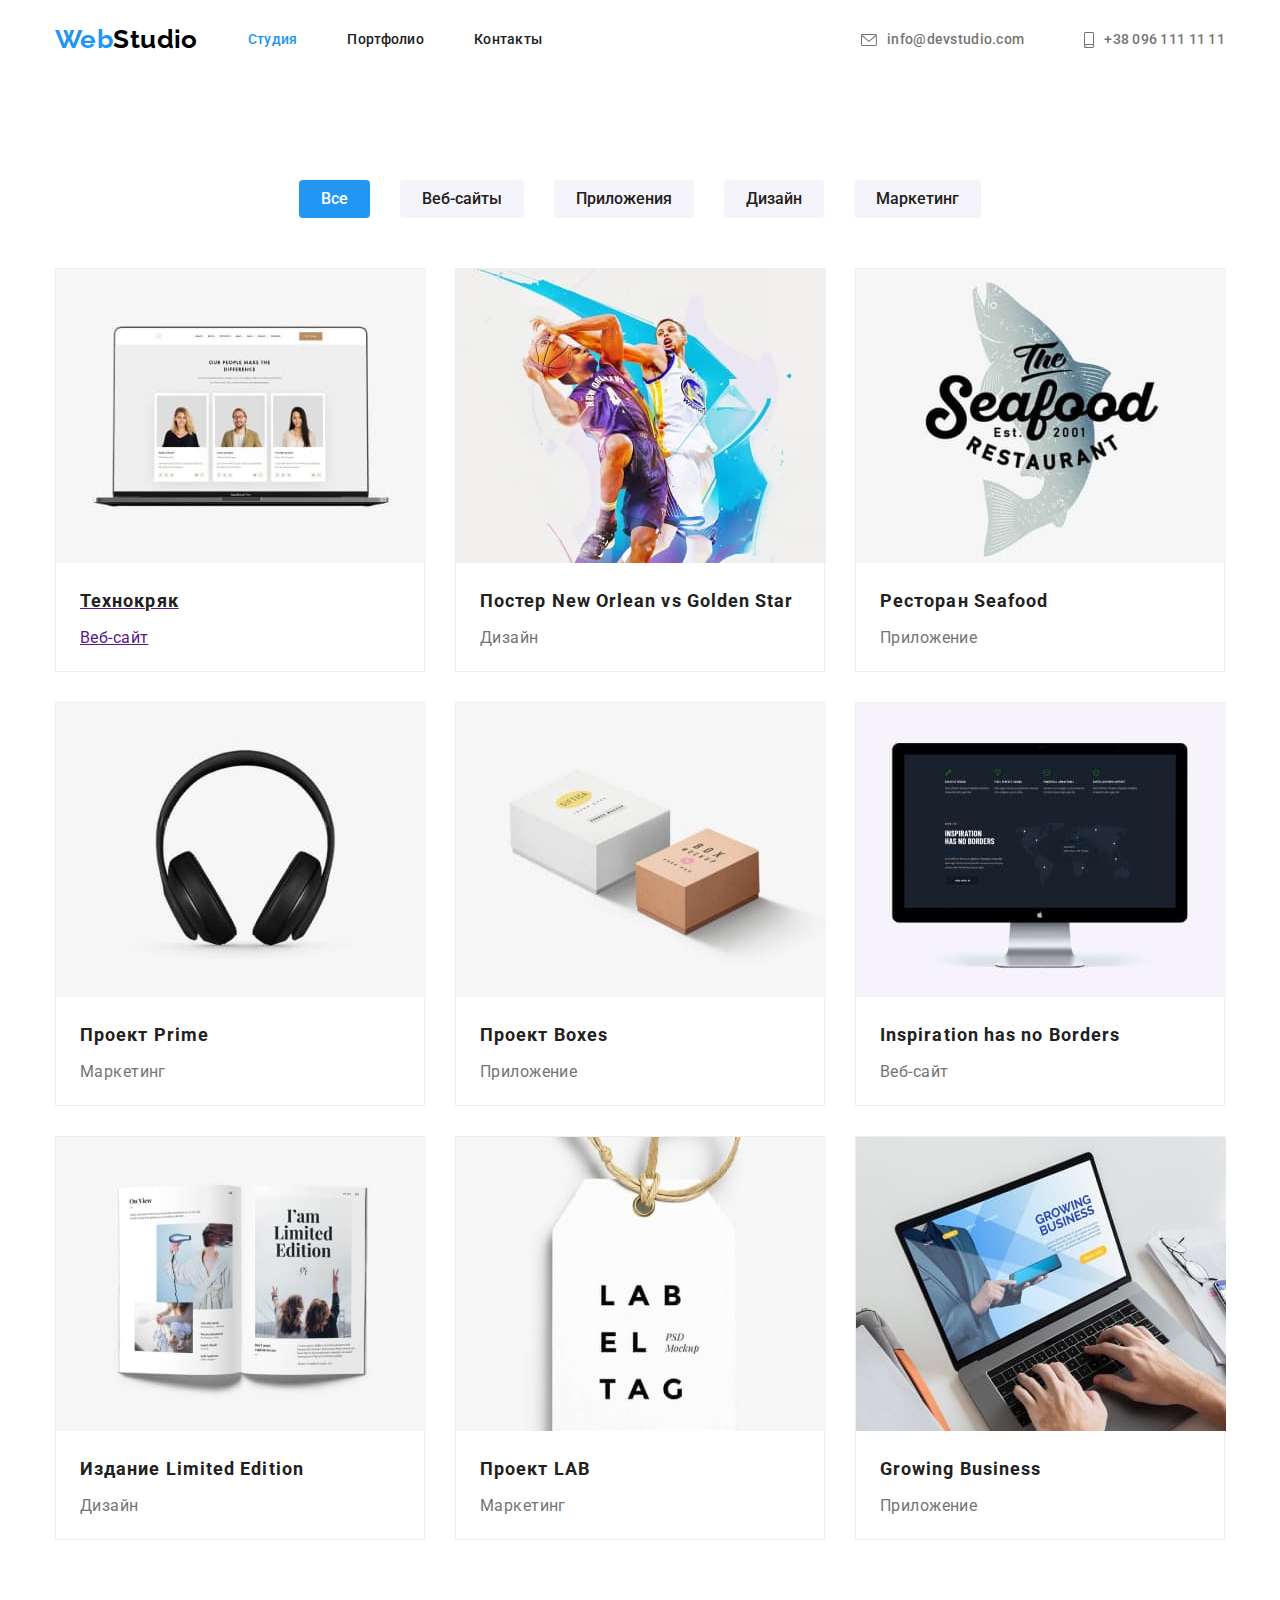
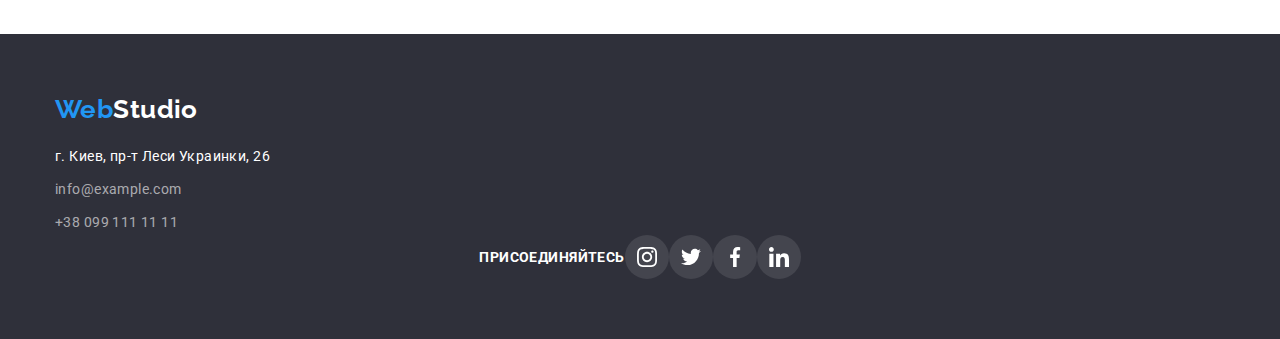
==== portfolio.html @ 4fb2060e "mod-4" ====
<!DOCTYPE html>
<html lang="ru">
   <head>
      <meta charset="UTF-8">
      <meta http-equiv="X-UA-Compatible" content="IE=edge">
      <meta name="viewport" content="width=device-width, initial-scale=1.0">
      <title lang="en">Portfolio</title>
      <link href="https://fonts.googleapis.com/css2?family=Raleway:wght@700&family=Roboto:wght@400;500;700;900&display=swap"
       rel="stylesheet">
       <link rel="stylesheet" href="https://cdnjs.cloudflare.com/ajax/libs/modern-normalize/1.1.0/modern-normalize.min.css">
      <link rel="stylesheet" href="./css/styles.css">
  </head>


<body>
 <header class="header">
      <div class="container header-header ">
         <nav class="header-nav">
            <a href="./index.html" class="header-logo text">Web<span class="header-logo-first text">Studio</span> </a>
            <ul class="header-list list">
               <li class="header-item"><a href="./index.html" class="header-link activ text ">Студия</a></li>
               <li class="header-item"><a href="./portfolio.html" class="header-link text">Портфолио</a></li>
               <li class="header-item"><a href="" class="header-link text ">Контакты</a></li>
            </ul>
         </nav>
   
         <ul class="header-contacts text list ">
            <li class="header-contacts-item"><a href="mailto:info@devstudio.com"
                  class="header-contacts-link text">
                  <svg class="header-mail"  width="16" height="12"> 
                     <use href="./images/icons.svg/symbol-defs (2).svg#icon-envelope-1"></use></svg>
                  info@devstudio.com</a> </li>
            <li class="header-contacts-item"><a href="tel:+380961111111" class="header-contacts-link text">
               <svg class="header-phone" width="10" height="16">
                  <use href="./images/icons.svg/symbol-defs (2).svg#icon-smartphone-1"></use>
                </svg>  
               +38 096 111 11 11</a></li>
         </ul>
      </div>
   </header>

<main>

<section >
   <div class="container">
      
     <ul class="filters list">
        <li class="filters-button">
           <button type="button" class="btn current">Все</button> 
        </li>

        <li class="filters-button">
            <button type="button" class="btn">Веб-сайты</button>
        </li>

        <li class="filters-button">
            <button type="button" class="btn">Приложения</button>
        </li>

        <li class="filters-button">
            <button type="button" class="btn">Дизайн</button>
        </li>

        <li class="filters-button">
            <button type="button" class="btn">Маркетинг</button>
        </li>
     </ul>
   </div>

   
<div class="container">
     <ul class="project list ">
         <li class="project-li">
            <a href=""><img src="./img/img1.jpg" alt="три фотографии">
            <div class="title-item">
            <h3 class="project-title">Технокряк</h3>
            <p class="project-item">Веб-сайт</p></a>
         </div>
         </li>

         <li class="project-li">
            <a href=""></a><img src="./img/img2.jpg" alt="баскетболисты">
            <div class="title-item">
            <h3 class="project-title ">Постер New Orlean vs Golden Star</h3>
            <p class="project-item ">Дизайн</p></a>
         </div>
         </li>

         <li class="project-li">
            <a href=""></a><img src="./img/img3.jpg" alt="Seafood">
            <div class="title-item">
            <h3 class="project-title">Ресторан Seafood</h3>
            <p class="project-item">Приложение</p></a>
         </div>
         </li>

         <li class="project-li">
            <a href=""></a><img src="./img/img4.jpg" alt="наушники">
            <div class="title-item">
            <h3 class="project-title">Проект Prime</h3>
            <p class="project-item">Маркетинг</p></a>
         </div>
         </li>

         <li class="project-li">
            <a href=""></a><img src="./img/img5.jpg" alt="две коробки">
            <div class="title-item">
            <h3 class="project-title">Проект Boxes</h3>
            <p class="project-item">Приложение</p></a>
         </div>
         </li>

         <li class="project-li">
            <a href=""></a><img src="./img/img6.jpg" alt="темный экран">
            <div class="title-item">
            <h3 class="project-title">Inspiration has no Borders</h3>
            <p class="project-item">Веб-сайт</p></a>
         </div>
         </li>

         <li class="project-li">
            <a href=""></a><img src="./img/img7.jpg" alt="книга">
            <div class="title-item">
            <h3 class="project-title">Издание Limited Edition</h3>
            <p class="project-item">Дизайн</p></a>
         </div>
         </li>

         <li class="project-li">
            <a href=""></a><img src="./img/img8.jpg" alt="lab el tag">
            <div class="title-item">
            <h3 class="project-title">Проект LAB</h3>
            <p class="project-item">Маркетинг</p></a>
         </div>
         </li>

         <li class="project-li">
            <a href=""></a><img src="./img/img9.jpg" alt="руки и ноутбук">
            <div class="title-item">
            <h3 class="project-title">Growing Business</h3>
            <p class="project-item">Приложение</p></a>
         </div>
         </li>
     </ul>
   </div>
   
 </section>
</main>


<footer class="footer">
   <div class="container">
      <a href="" class="footer-logo text">Web<span class="footer-logo-second">Studio</span></a>
      <ul class="footer-contacts list">
         <li class="footer-li">
            <a href="" class="footer-address text">г. Киев, пр-т Леси Украинки, 26</a>
         </li>

         <li class="footer-li">
            <a href="mailto:info@example.com" class="footer-link text">info@example.com</a>
         </li>

         <li class="footer-li">
            <a href="tel:+380991111111" class="footer-link text">+38 099 111 11 11</a>
         </li>
      </ul>
      <div class="footer-two"> 
         <h3 class="footer-title">Присоединяйтесь</h3>
         <ul class="footer-roster list ">
            <li class="footer-docket">
               <a href="" class="footer-ref">
                  <svg class="footer-icon" width="20" height="20">
                     <use href="./images/icons.svg/symbol-defs.svg#icon-instagram"></use>
                  </svg>
               </a>
            </li>
            <li class="footer-docket" >
               <a href="" class="footer-ref">
                  <svg class="footer-icon" width="20" height="20">
                     <use href="./images/icons.svg/symbol-defs.svg#icon-twitter"></use>
                  </svg>
               </a>
            </li>
            <li class="footer-docket">
               <a href="" class="footer-ref">
                  <svg class="footer-icon" width="20" height="20">
                     <use href="./images/icons.svg/symbol-defs.svg#icon-facebook"></use>
                  </svg>
               </a>
            </li>
            <li class="footer-docket">
               <a href="" class="footer-ref">
                  <svg class="footer-icon" width="20" height="20">
                     <use href="./images/icons.svg/symbol-defs.svg#icon-linkedin"></use>
                  </svg>
               </a>
            </li>
         </ul>
      </div>

   </div>
</footer>
</body>
</html>
---- css/styles.css ----
:root {
    --dark-color:#212121;
    --grey-color:#757575;
    --white-color:#FFFFFF;
    --blue-color:#2196F3;
    --black-color: #000000;
    --bg-color-site-header:#FFFFFF;
    --bg-color-header-footer:#2F303A;
    --bg-color-main:#E5E5E5;
    --bg-color-main-btn:#2196F3;
    --bg-color-team-btn: #F5F4FA;
    --bg-color-clients: #F5F5F5;
    --adress-footer-color:rgba(255, 255, 255, 0.6);
}

body {
    background-color:var(--bg-color-site-header);
    color: var(--grey-color);
    font-family: Roboto, sans-serif;
    font-size: 14px;
    letter-spacing: 0.03em;
}

.list {
    list-style: none;
    
}


.text {
    text-decoration: none;
}

.project-item {
    text-decoration: none;
}

h1,h2,h3,h4,h5,h6,p {
    margin: 0;
    padding: 0;
}

ul {
    margin: 0;
    padding: 0;
}


button {
    padding: 0;
}


 
.container{
    width: 1200px;
    padding-left: 15px;
    padding-right: 15px;
    margin-left: auto;
    margin-right: auto;
    
}
  

img {
    display: block;
}



 

/*------------------------------------ВЕБ СТУДИЯ----------------------------------------------------*/


/*------------------------------------header---------------------------------------------------*/

.header {
    
}

.header-header{
    display: flex;
    align-items: center;
}

.header-nav {
    display: flex;
   align-items: center;
}

.contacts {
    display: flex;
  justify-content: center;
  
}

.header-list {
    display: flex;
  
}

.header-item:not(:last-child){
    margin-right: 50px;
}

.header-contacts {
    display: flex;
    margin-left: auto;
    
    
    
}

.header-contacts-item:not(:last-child){
    margin-right: 50px;
}

.header-contacts .item +.item {
    margin-left: ;
}

.header-contacts-item {
    background-image: url();
}

.header-logo {
    display: block;
    padding-top: 24px;
    padding-bottom: 25px;
    margin-right: 50px;
    
    font-family: 'Raleway',sans-serif;
    font-weight: 700;
    font-size: 26px;
    line-height: 1.2;
    color: var(--bg-color-main-btn);
}

.header-logo-first {
    color: var(--black-color);
}
 
.header-list .header-link {
    display: block;
    padding-top: 32px;
    padding-bottom: 32px;

    font-weight: 500;
    line-height: 1.14;
    letter-spacing: 0.02em;
    color: var(--dark-color);
} 

.header-list .header-link:hover,
.header-list .header-link:focus {
    color: var(--bg-color-main-btn);
}

.header-list .activ{
    font-weight: 500;
    line-height: 1.14;
    letter-spacing: 0.02em;
    color: var(--blue-color);
}

.header-contacts .header-contacts-link {
    display: block;
    padding-top: 32px;
    padding-bottom: 32px;
    font-weight: 500;
    line-height: 1.14;
    letter-spacing: 0.02em;
    color: var(--grey-color);
    border-radius: 50%;
    display: flex;
    justify-content: center;
    align-items: center;
}

.header-mail {
    fill: currentColor;
    margin-right: 10px; 
}

.header-phone {
    fill: currentColor;
    margin-right: 10px;
}


    
.header-contacts .header-contacts-link:hover,
.header-contacts .header-contacts-link:focus {
    color: var(--blue-color);
}
.header-contacts-link {
    
}

.header-phone {
    margin-left: 10px;
}
    


/*---------------------------------------hero-------------------------------------------------------*/
.hero {
    padding-top: 200px;
    padding-bottom: 280px;
    text-align: center;
    background-color: var(--bg-color-header-footer);
    background-image: linear-gradient(rgba(47, 48, 58, 0.4),rgba(47, 48, 58, 0.4)), url(../images/bg.jpg);
    background-repeat: no-repeat;
    background-size: cover;
    max-width: 1600px;
    margin: 0 auto;
}

.hero-title {
    margin-bottom: 30px;
    font-weight: 900;
    font-size: 44px;
    line-height: 1.36;
    letter-spacing: 0.06em;
    text-transform: uppercase;
    color: var(--white-color);
}

.hero-btn {
    border: none;
    text-align: center;
    border-radius: 4px;
    min-width: 200px;
    padding: 10px 32px;

    font-family: inherit;
    font-weight: 700;
    font-size: 16px;
    line-height: 1.8;
    letter-spacing: 0.06em;
    cursor: pointer;
    color: var(--white-color);
    background: var(--bg-color-main-btn);
}


/*-----------------------------------benefits--------------------------------------------------------*/
.benefits{
   padding-top: 94px;
   padding-bottom: 94px;
}
.benefits-title {
    font-weight: 700;
    line-height: 1.14;
    text-transform: uppercase;
    color: var(--dark-color);
    margin-bottom: 10px;
    display: flex;
    margin-top: 30px;
}

.benefits-text {
    font-weight: 400;
    line-height: 1.71;
}

   .benefits-list  {
    display: flex ;
    gap: 30px;
    
}
.benefits-list-item{
   flex-basis: calc((100% - 3 * 30px) / 4);
   
}


.benefits-ref {
    padding:25px 100px 25px 100px;
    display: flex;
    justify-content: center;
    align-items: center;
    background: #F5F4FA;
    border-radius: 4px;
}





/*----------------------------------work----------------------------------------------------------*/


 .work {
padding-bottom: 94px;
 }

.work-title {
    font-weight: 700;
    font-size: 36px;
    line-height: 1.7;
    color: var(--dark-color);
    margin-bottom: 50px;
    text-align: center;
}

.work-list {
    display: flex;
    gap: 30px;
}

.work-list-img:not(:last-child) {
   flex-basis : calc((100% - 2 * 30px) / 3);
}

/*----------------------------------team------------------------------------------------------------*/
.team {
    background: var(--bg-color-team-btn);
    padding-top: 94px;
    padding-bottom: 94px;

    
}

.team-list {
    display: flex;
    gap: 30px;
    
}

.team-li {
   flex-basis: calc((100% - 3 * 30px) / 4);
   background: #FFFFFF;
   box-shadow: 0px 1px 3px rgba(0, 0, 0, 0.12), 0px 1px 1px rgba(0, 0, 0, 0.14), 0px 2px 1px rgba(0, 0, 0, 0.2);
   border-radius: 0px 0px 4px 4px;
}

.heading {
    font-weight: 700;
    font-size: 36px;
    line-height: 1.16;
    color: var(--dark-color);
    text-align: center;
    margin-bottom: 50px;
}

.title-text {
    padding-top: 30px;
    padding-bottom: 30px;
    text-align: center;
}

.team-title {
    font-weight: 500;
    font-size: 16px;
    line-height: 1.18;
    color: var(--dark-color);
    margin: 10px;
   
    

    
}

.team-list p {
    font-size: 16px;
    line-height: 1.18;
    padding-bottom: 30px;
    margin-bottom: 16px;
    
}

.team-roster {
    display: flex;
    justify-content: center;
}

.team-docket:not(:last-child) {
  margin-right: 10px;
}

.team-ref {
    width: 44px;
    height: 44px;
    background-color: #FFFFFF;
    border-radius: 50%;
    display: flex;
    justify-content: center;
    align-items: center;
}

.team-icon {
    fill: #AFB1B8;
}

.team-ref:hover {
    background-color: #2196F3;
}

.team-ref:hover .team-icon {
    fill: #FFFFFF;
}




/*-----------------------------------clients-------------------------------------------------------*/
.clients {
   padding-top: 94px;
   padding-bottom: 94px;
   
}

.clients-title {
  font-style: normal;
  font-weight: 700;
  font-size: 36px;
  line-height: 42px;
  text-align: center;
  color: var(--dark-color);
  margin-bottom: 50px;
}

.clients-roster {
  display: flex;
  gap: 30px;
}

.clients-docket {
    padding: 16px 32px 16px 32px;
    border: 1px solid #AFB1B8;

}

.clients-icon {
    fill: #AFB1B8;
}

  
.clients-ref:hover .clients-icon {
    fill:#2196F3
}






/*-------------------------------------footer------------------------------------------------------*/
.footer {
    background: var(--bg-color-header-footer);
    padding-top: 60px;
    padding-bottom: 60px;
    display: flex;
    
}


.footer-logo {
    margin-bottom: 20px;
    font-family: 'Raleway';
    font-style: normal;
    font-weight: 700;
    font-size: 26px;
    line-height: 1.2;
    color: var(--blue-color);
    
    
    
}

.footer-logo-second {
    display: inline-block;
    margin-bottom: 20px;
    font-family: inherit;
    color: var(--white-color);
    
}

.footer-li:not(:last-child) {
    margin-bottom: 9px;
}

.footer-contacts {
    
}

.footer-contacts .footer-address {
    font-weight: 400;
    line-height: 1.71;
    color: var(--white-color);
    
    
}

.footer-contacts .footer-address:hover,
.footer-contacts .footer-address:focus {
    color: var(--blue-color);
}


.footer-contacts .footer-link {
    font-weight: 400;
    line-height: 1.71;
    color: var(--adress-footer-color);
}

.footer-contacts .footer-link:hover,
.footer-contacts .footer-link:focus {
    color: var(--blue-color);
}

.footer-two {
    display: flex;
    justify-content: center;
    align-items: center;
    
}

.footer-title {
    font-family: 'Roboto';
    font-style: normal;
    font-weight: 700;
    font-size: 14px;
    line-height: 16px;
    letter-spacing: 0.03em;
    text-transform: uppercase;
    color: #FFFFFF;
}

.footer-roster {
    display: flex;
    justify-content: center;
    align-items: center;
    
}

.footer-docket {
    
}

.footer-ref {
    width: 44px;
    height: 44px;
    background-color: #FFFFFF;
    border-radius: 50%;
    display: flex;
    justify-content: center;
    align-items: center;
    background:rgba(255, 255, 255, 0.1) ;
    
    
}

.footer-icon {
  fill:#FFFFFF;
}
  
.footer-ref:hover{
   background-color:#2196F3;  
}

.footer-ref:hover .footer-icon {
    background-color:#2196F3;
} 







/*----------------------------------ПОРТФОЛИО-------------------------------------------------------*/



/*---------------------------------filters--------------------------------------------------------*/
.filters {
    display: flex;
    padding-top: 100px;
    padding-bottom: 50px;
    justify-content: center;
}

.filters-button:not(:last-child) {
    margin-right: 30px;
    
}



 .filters .btn.current {
     font-family: inherit;
     font-weight: 500;
     font-size: 16px;
     line-height: 1.62;
     border: none;
     cursor: pointer;
     background-color: var(--bg-color-main-btn);
     color: var(--white-color);
    }

  
.filters .btn {
     font-family: inherit;
     font-weight: 500;
     font-size: 16px;
     line-height: 1.62;
     color: var(--dark-color);
     background: var(--bg-color-team-btn);
     border: none;
     cursor: pointer;
     border-radius: 4px;
     padding: 6px 22px;
}

.filters .btn:hover,
.filters .btn:focus {
    background-color: var(--bg-color-main-btn);
    color: var(--white-color);
    box-shadow: 0px 3px 1px rgba(0, 0, 0, 0.1), 0px 1px 2px rgba(0, 0, 0, 0.08), 0px 2px 2px rgba(0, 0, 0, 0.12);
}


/*--------------------------------------project-----------------------------------------------------*/
.project {
   display: flex;
   flex-wrap: wrap;
   gap: 30px;
   padding-bottom: 94px;
}
   
   
   
    


.project-li {
  flex-basis: calc((100% - 2 * 30px) / 3);
  width: 370px;
  height: 404px;
  left: 215px;
  top: 262px;
  background: #FFFFFF;
  border: 1px solid #EEEEEE;
  
}

.project-li:hover {
    box-shadow: 0px 1px 1px rgba(0, 0, 0, 0.12), 0px 4px 4px rgba(0, 0, 0, 0.06), 1px 4px 6px rgba(0, 0, 0, 0.16);
}


.title-item {
    padding: 20px 24px;
}



.project-title {
    font-weight: 700;
    font-size: 18px;
    line-height: 2;
    letter-spacing: 0.06em;
    color: var(--dark-color);
    margin-bottom: 4px;
    
}

.project .project-item {
    font-weight: 400;
    font-size: 16px;
    line-height: 1.88;
    
}























/* ------------------------Examples----------------- */

/* .hero-title{
    font-size: 44px;
    color: blueviolet;
}
.hero-title .text-second{
    text-transform: uppercase;
    color: brown;
}



.hero-item p{
    color: aqua;
} 

.hero-list p{
    color: red;
}

.super-list > li {
    color: brown;
} */
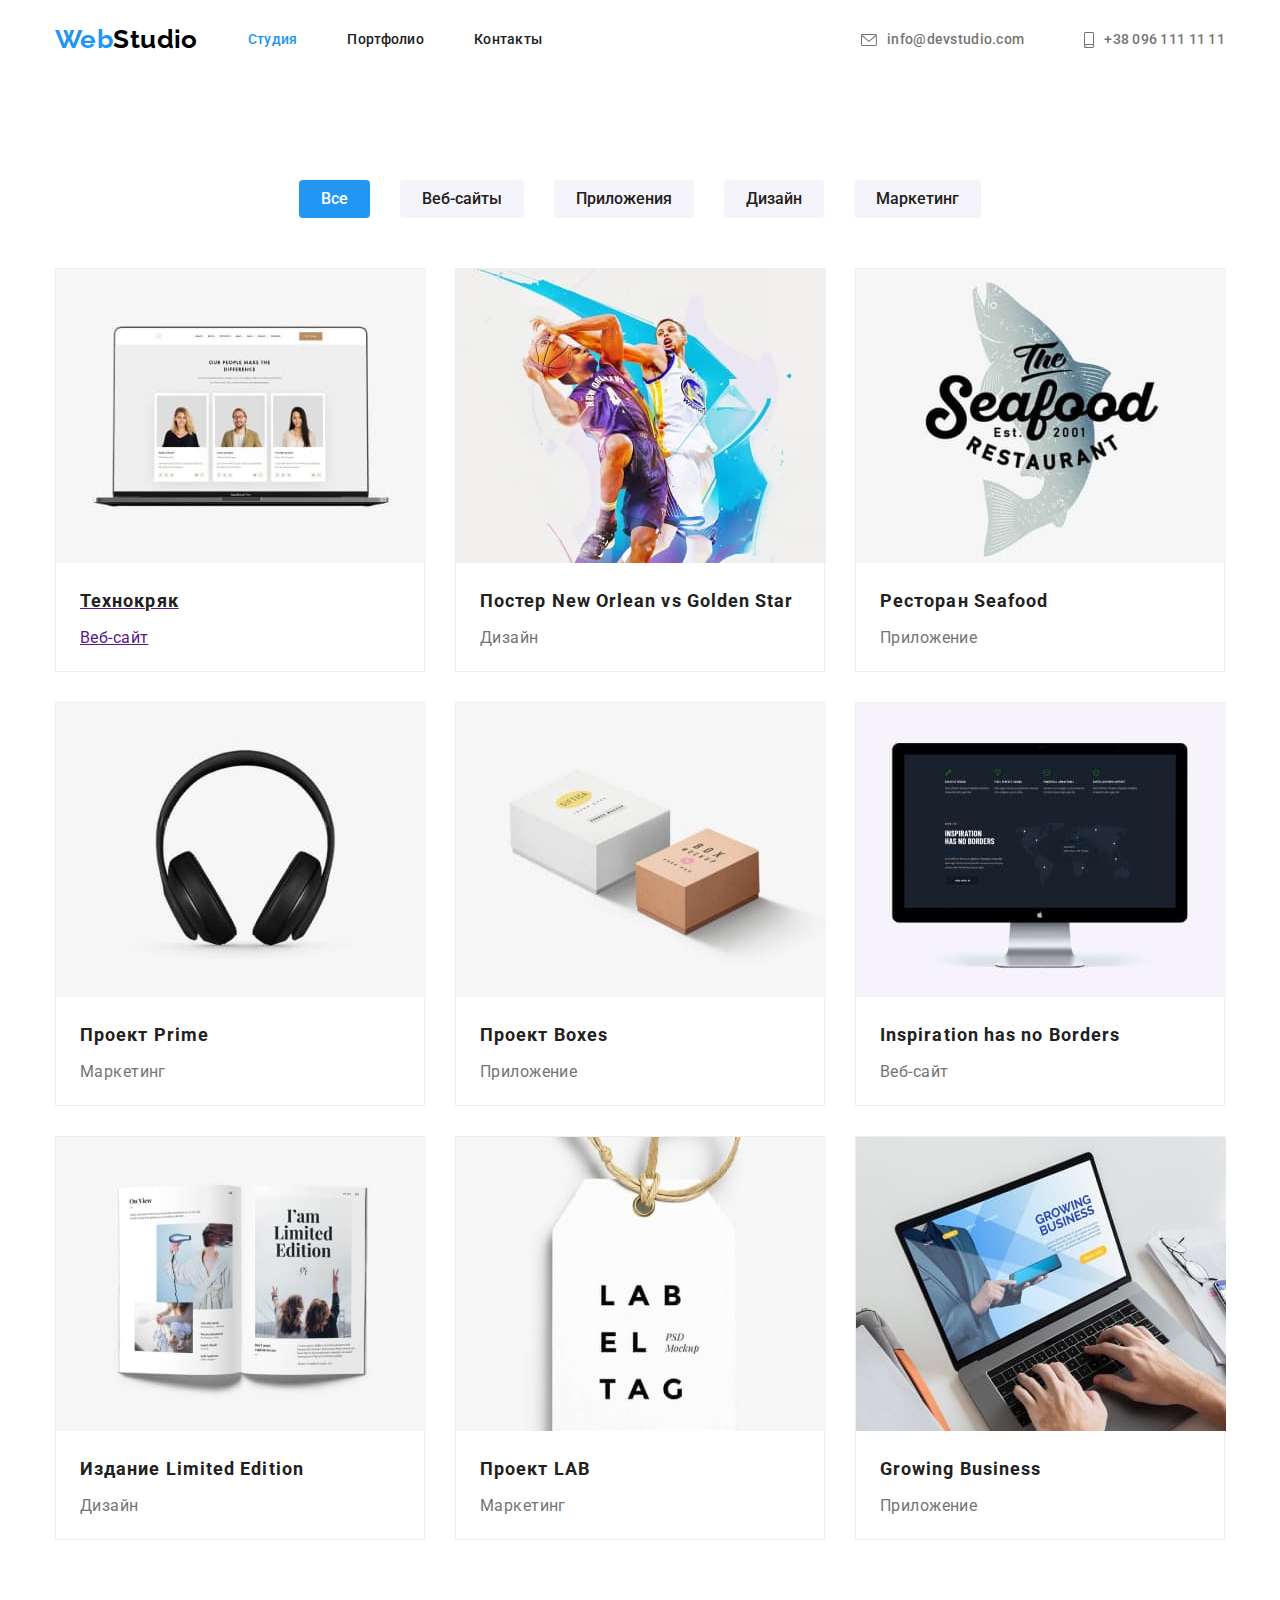
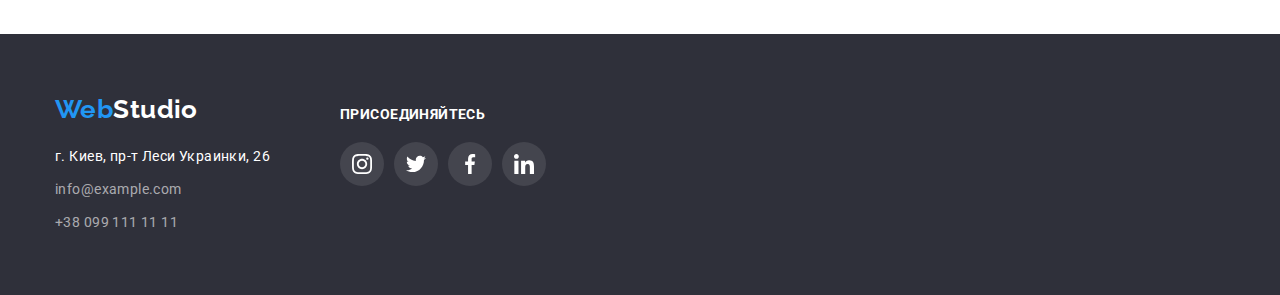
==== commit 35b8d85a: "modul 4" ====
--- a/portfolio.html
+++ b/portfolio.html
@@ -150,55 +150,62 @@
 
 <footer class="footer">
    <div class="container">
-      <a href="" class="footer-logo text">Web<span class="footer-logo-second">Studio</span></a>
-      <ul class="footer-contacts list">
-         <li class="footer-li">
-            <a href="" class="footer-address text">г. Киев, пр-т Леси Украинки, 26</a>
-         </li>
-
-         <li class="footer-li">
-            <a href="mailto:info@example.com" class="footer-link text">info@example.com</a>
-         </li>
-
-         <li class="footer-li">
-            <a href="tel:+380991111111" class="footer-link text">+38 099 111 11 11</a>
-         </li>
-      </ul>
-      <div class="footer-two"> 
-         <h3 class="footer-title">Присоединяйтесь</h3>
-         <ul class="footer-roster list ">
-            <li class="footer-docket">
-               <a href="" class="footer-ref">
-                  <svg class="footer-icon" width="20" height="20">
-                     <use href="./images/icons.svg/symbol-defs.svg#icon-instagram"></use>
-                  </svg>
-               </a>
+      <div class="footer-two">
+      
+         <div class="footer-footer">
+           <a href = "" class="footer-logo text">Web<span class="footer-logo-second">Studio</span></a>
+         <ul class="footer-contacts list">
+            <li class="footer-li">
+               <a href ="" class="footer-address text">г. Киев, пр-т Леси Украинки, 26</a>
             </li>
-            <li class="footer-docket" >
-               <a href="" class="footer-ref">
-                  <svg class="footer-icon" width="20" height="20">
-                     <use href="./images/icons.svg/symbol-defs.svg#icon-twitter"></use>
-                  </svg>
-               </a>
+      
+            <li class="footer-li">
+               <a href="mailto:info@example.com" class="footer-link text">info@example.com</a>
             </li>
-            <li class="footer-docket">
-               <a href="" class="footer-ref">
-                  <svg class="footer-icon" width="20" height="20">
-                     <use href="./images/icons.svg/symbol-defs.svg#icon-facebook"></use>
-                  </svg>
-               </a>
-            </li>
-            <li class="footer-docket">
-               <a href="" class="footer-ref">
-                  <svg class="footer-icon" width="20" height="20">
-                     <use href="./images/icons.svg/symbol-defs.svg#icon-linkedin"></use>
-                  </svg>
-               </a>
+      
+            <li class="footer-li">
+               <a href="tel:+380991111111" class="footer-link text">+38 099 111 11 11</a>
             </li>
          </ul>
       </div>
-
-   </div>
+      
+      <div class="basement">
+            <p class="footer-text">Присоединяйтесь</p>
+            <ul class="footer-roster list ">
+               <li class="footer-docket">
+                  <a href="" class="footer-ref">
+                     <svg class="footer-icon" width="20" height="20">
+                        <use href="./images/icons.svg/symbol-defs.svg#icon-instagram"></use>
+                     </svg>
+                  </a>
+               </li>
+               <li class="footer-docket" >
+                  <a href="" class="footer-ref">
+                     <svg class="footer-icon" width="20" height="20">
+                        <use href="./images/icons.svg/symbol-defs.svg#icon-twitter"></use>
+                     </svg>
+                  </a>
+               </li>
+               <li class="footer-docket">
+                  <a href="" class="footer-ref">
+                     <svg class="footer-icon" width="20" height="20">
+                        <use href="./images/icons.svg/symbol-defs.svg#icon-facebook"></use>
+                     </svg>
+                  </a>
+               </li>
+               <li class="footer-docket">
+                  <a href="" class="footer-ref">
+                     <svg class="footer-icon" width="20" height="20">
+                        <use href="./images/icons.svg/symbol-defs.svg#icon-linkedin"></use>
+                     </svg>
+                  </a>
+               </li>
+            </ul>
+         </div>
+         </div>
+      
+      
+         </div>
 </footer>
 </body>
 </html>--- a/css/styles.css
+++ b/css/styles.css
@@ -366,7 +366,6 @@
 .team-list p {
     font-size: 16px;
     line-height: 1.18;
-    padding-bottom: 30px;
     margin-bottom: 16px;
     
 }
@@ -429,17 +428,25 @@
 
 .clients-docket {
     padding: 16px 32px 16px 32px;
-    border: 1px solid #AFB1B8;
-
-}
+    border: 1px solid #AFB1B8; 
+}
+
+.clients-ref {
+   
+}
+
 
 .clients-icon {
     fill: #AFB1B8;
 }
 
-  
 .clients-ref:hover .clients-icon {
-    fill:#2196F3
+    fill:#2196F3;
+    
+}
+
+.clients-docket:hover { 
+    border: 1px solid#2196F3;
 }
 
 
@@ -450,14 +457,18 @@
 /*-------------------------------------footer------------------------------------------------------*/
 .footer {
     background: var(--bg-color-header-footer);
+    display: flex;
+    
+}
+
+.footer-footer {
     padding-top: 60px;
     padding-bottom: 60px;
-    display: flex;
-    
 }
 
 
 .footer-logo {
+    padding-top: 60px;
     margin-bottom: 20px;
     font-family: 'Raleway';
     font-style: normal;
@@ -513,12 +524,15 @@
 
 .footer-two {
     display: flex;
-    justify-content: center;
-    align-items: center;
-    
-}
-
-.footer-title {
+    gap: 70px;
+}
+
+.basement {
+    padding-top: 72px;
+    padding-bottom: 100px;
+}
+
+.footer-text {
     font-family: 'Roboto';
     font-style: normal;
     font-weight: 700;
@@ -527,6 +541,8 @@
     letter-spacing: 0.03em;
     text-transform: uppercase;
     color: #FFFFFF;
+    margin-bottom: 20px;
+    
 }
 
 .footer-roster {
@@ -536,7 +552,8 @@
     
 }
 
-.footer-docket {
+.footer-docket:not(:last-child){
+    margin-right: 10px;
     
 }
 
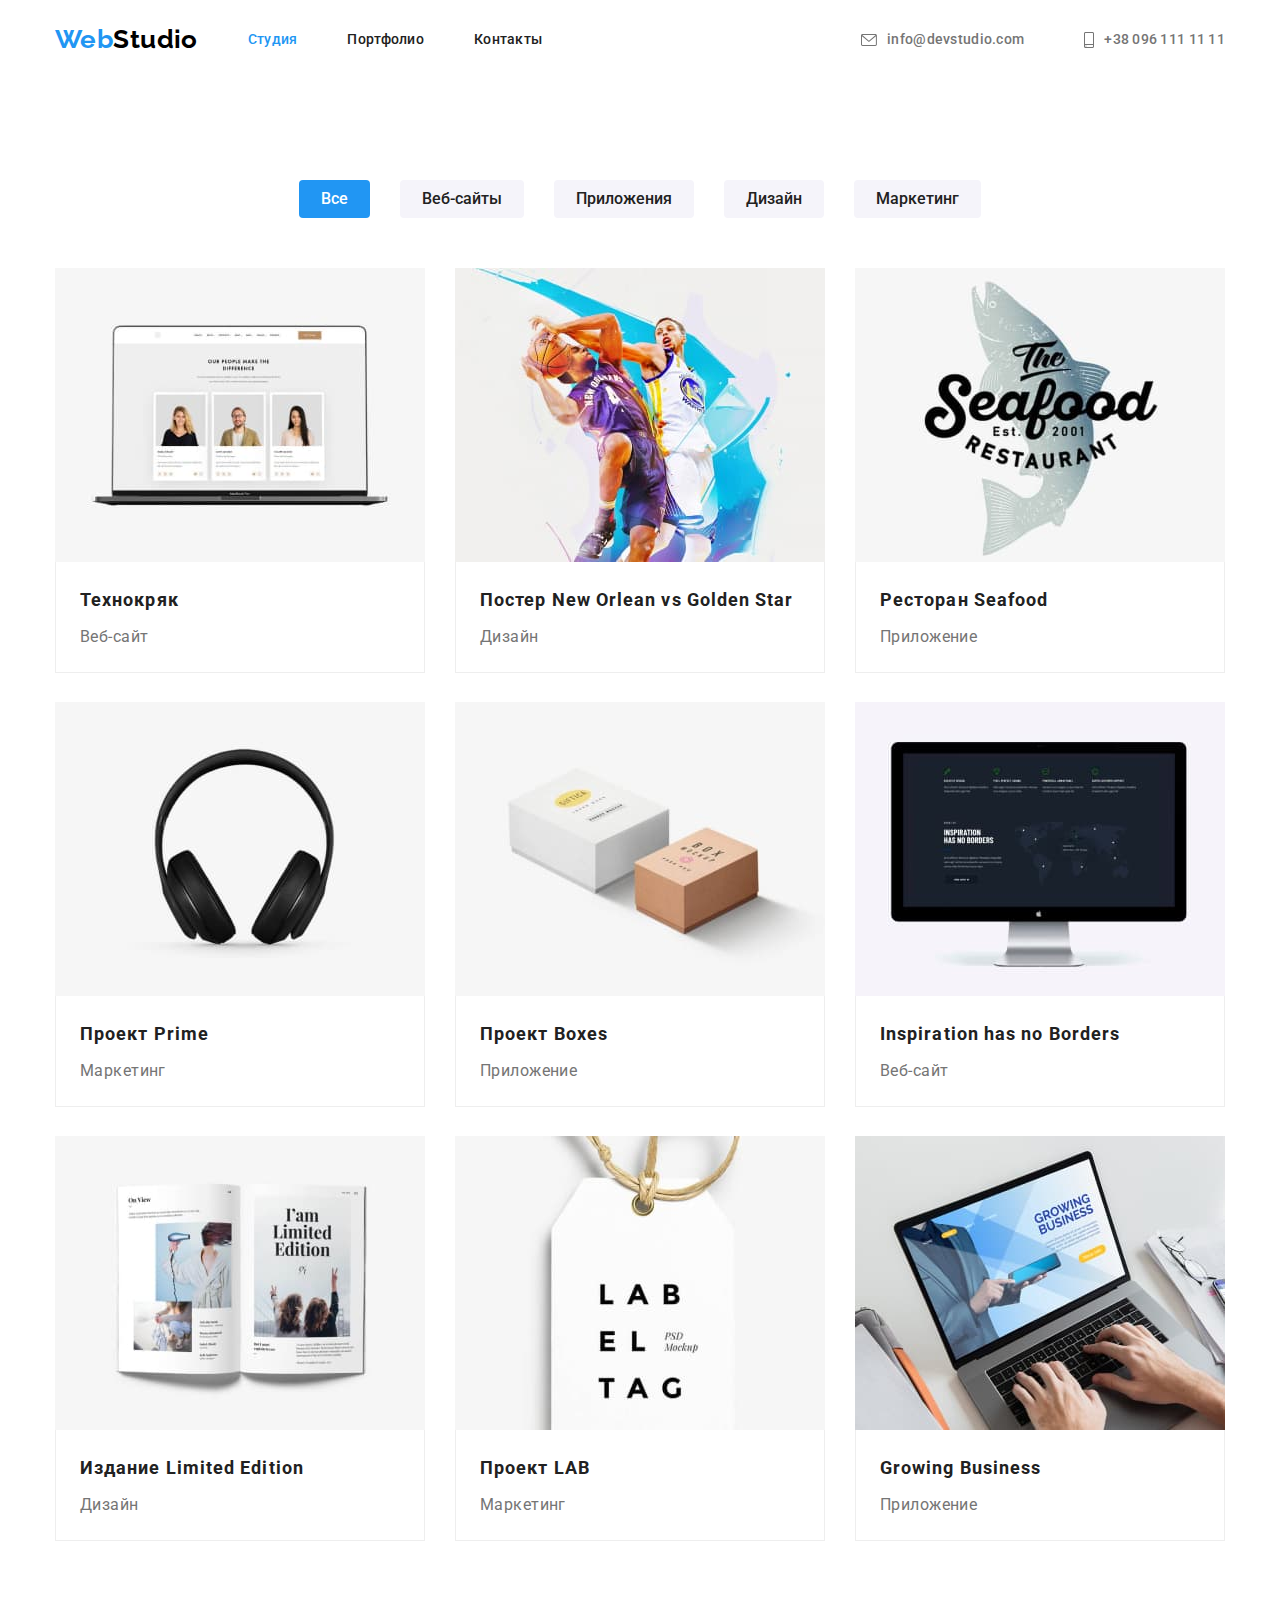
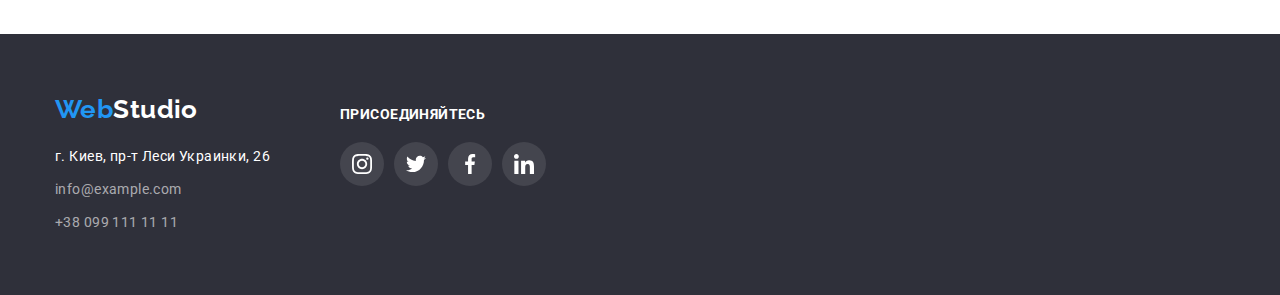
==== commit f05a8d8e: "modul 4 правки" ====
--- a/portfolio.html
+++ b/portfolio.html
@@ -71,74 +71,75 @@
 <div class="container">
      <ul class="project list ">
          <li class="project-li">
-            <a href=""><img src="./img/img1.jpg" alt="три фотографии">
+             <a href="" ><img src="./img/img1.jpg" alt="три фотографии" ></a>
             <div class="title-item">
             <h3 class="project-title">Технокряк</h3>
-            <p class="project-item">Веб-сайт</p></a>
-         </div>
-         </li>
-
-         <li class="project-li">
-            <a href=""></a><img src="./img/img2.jpg" alt="баскетболисты">
+            <p class="project-item">Веб-сайт</p>
+         </div>
+      
+         </li>
+
+         <li class="project-li">
+            <a href=""><img src="./img/img2.jpg" alt="баскетболисты"></a>
             <div class="title-item">
             <h3 class="project-title ">Постер New Orlean vs Golden Star</h3>
-            <p class="project-item ">Дизайн</p></a>
-         </div>
-         </li>
-
-         <li class="project-li">
-            <a href=""></a><img src="./img/img3.jpg" alt="Seafood">
+            <p class="project-item ">Дизайн</p>
+         </div>
+         </li>
+
+         <li class="project-li">
+            <a href=""><img src="./img/img3.jpg" alt="Seafood"></a>
             <div class="title-item">
             <h3 class="project-title">Ресторан Seafood</h3>
-            <p class="project-item">Приложение</p></a>
-         </div>
-         </li>
-
-         <li class="project-li">
-            <a href=""></a><img src="./img/img4.jpg" alt="наушники">
+            <p class="project-item">Приложение</p>
+         </div>
+         </li>
+
+         <li class="project-li">
+            <a href=""><img src="./img/img4.jpg" alt="наушники"></a>
             <div class="title-item">
             <h3 class="project-title">Проект Prime</h3>
-            <p class="project-item">Маркетинг</p></a>
-         </div>
-         </li>
-
-         <li class="project-li">
-            <a href=""></a><img src="./img/img5.jpg" alt="две коробки">
+            <p class="project-item">Маркетинг</p>
+         </div>
+         </li>
+
+         <li class="project-li">
+            <a href=""><img src="./img/img5.jpg" alt="две коробки"></a>
             <div class="title-item">
             <h3 class="project-title">Проект Boxes</h3>
-            <p class="project-item">Приложение</p></a>
-         </div>
-         </li>
-
-         <li class="project-li">
-            <a href=""></a><img src="./img/img6.jpg" alt="темный экран">
+            <p class="project-item">Приложение</p>
+         </div>
+         </li>
+
+         <li class="project-li">
+            <a href=""><img src="./img/img6.jpg" alt="темный экран"></a>
             <div class="title-item">
             <h3 class="project-title">Inspiration has no Borders</h3>
-            <p class="project-item">Веб-сайт</p></a>
-         </div>
-         </li>
-
-         <li class="project-li">
-            <a href=""></a><img src="./img/img7.jpg" alt="книга">
+            <p class="project-item">Веб-сайт</p>
+         </div>
+         </li>
+
+         <li class="project-li">
+            <a href=""><img src="./img/img7.jpg" alt="книга"></a>
             <div class="title-item">
             <h3 class="project-title">Издание Limited Edition</h3>
-            <p class="project-item">Дизайн</p></a>
-         </div>
-         </li>
-
-         <li class="project-li">
-            <a href=""></a><img src="./img/img8.jpg" alt="lab el tag">
+            <p class="project-item">Дизайн</p>
+         </div>
+         </li>
+
+         <li class="project-li">
+            <a href=""><img src="./img/img8.jpg" alt="lab el tag"></a>
             <div class="title-item">
             <h3 class="project-title">Проект LAB</h3>
-            <p class="project-item">Маркетинг</p></a>
-         </div>
-         </li>
-
-         <li class="project-li">
-            <a href=""></a><img src="./img/img9.jpg" alt="руки и ноутбук">
+            <p class="project-item">Маркетинг</p>
+         </div>
+         </li>
+
+         <li class="project-li">
+            <a href=""><img src="./img/img9.jpg" alt="руки и ноутбук"></a>
             <div class="title-item">
             <h3 class="project-title">Growing Business</h3>
-            <p class="project-item">Приложение</p></a>
+            <p class="project-item">Приложение</p>
          </div>
          </li>
      </ul>
--- a/css/styles.css
+++ b/css/styles.css
@@ -244,6 +244,12 @@
     background: var(--bg-color-main-btn);
 }
 
+.hero-btn:hover {
+    background: #188CE8;
+    box-shadow: 0px 4px 4px rgba(0, 0, 0, 0.15);
+    border-radius: 4px;
+}
+
 
 /*-----------------------------------benefits--------------------------------------------------------*/
 .benefits{
@@ -276,7 +282,7 @@
 }
 
 
-.benefits-ref {
+.benefits-div {
     padding:25px 100px 25px 100px;
     display: flex;
     justify-content: center;
@@ -429,25 +435,24 @@
 .clients-docket {
     padding: 16px 32px 16px 32px;
     border: 1px solid #AFB1B8; 
-}
-
-.clients-ref {
-   
-}
-
+    border-radius: 4px;
+}
+
+
+.clients-docket:hover {
+    border: 1px solid #2196F3;
+    border-radius: 4px;
+}
 
 .clients-icon {
     fill: #AFB1B8;
 }
 
-.clients-ref:hover .clients-icon {
-    fill:#2196F3;
-    
-}
-
-.clients-docket:hover { 
-    border: 1px solid#2196F3;
-}
+.clients-docket:hover .clients-icon{
+    fill: #2196F3;
+}
+
+
 
 
 
@@ -647,6 +652,14 @@
    gap: 30px;
    padding-bottom: 94px;
 }
+
+.jj {
+    
+}
+
+.aaa {
+    
+}
    
    
    
@@ -660,18 +673,22 @@
   left: 215px;
   top: 262px;
   background: #FFFFFF;
-  border: 1px solid #EEEEEE;
+  
   
 }
 
 .project-li:hover {
     box-shadow: 0px 1px 1px rgba(0, 0, 0, 0.12), 0px 4px 4px rgba(0, 0, 0, 0.06), 1px 4px 6px rgba(0, 0, 0, 0.16);
+    ;
 }
 
 
 .title-item {
-    padding: 20px 24px;
-}
+ padding: 20px 24px;
+ border-bottom: 1px solid #EEEEEE;
+ border-left: 1px solid #EEEEEE;
+ border-right: 1px solid #EEEEEE;
+ }
 
 
 
